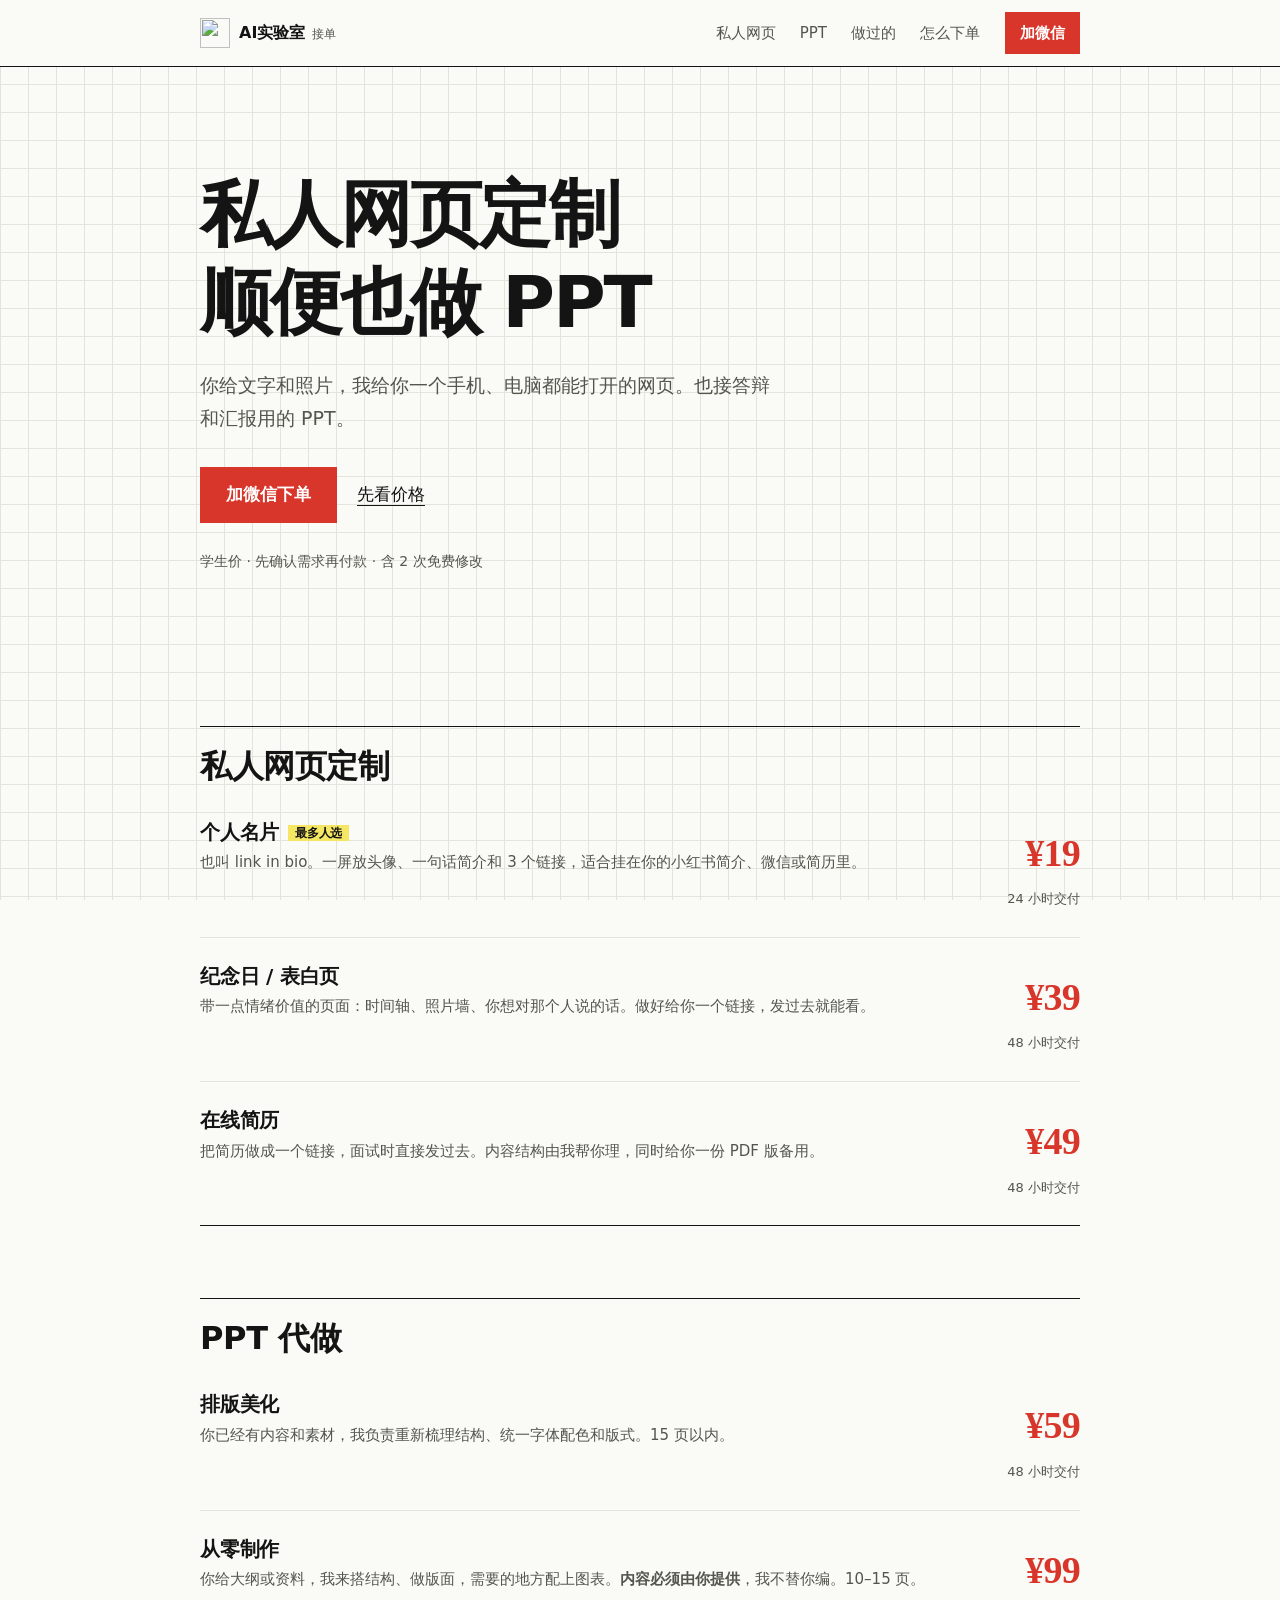
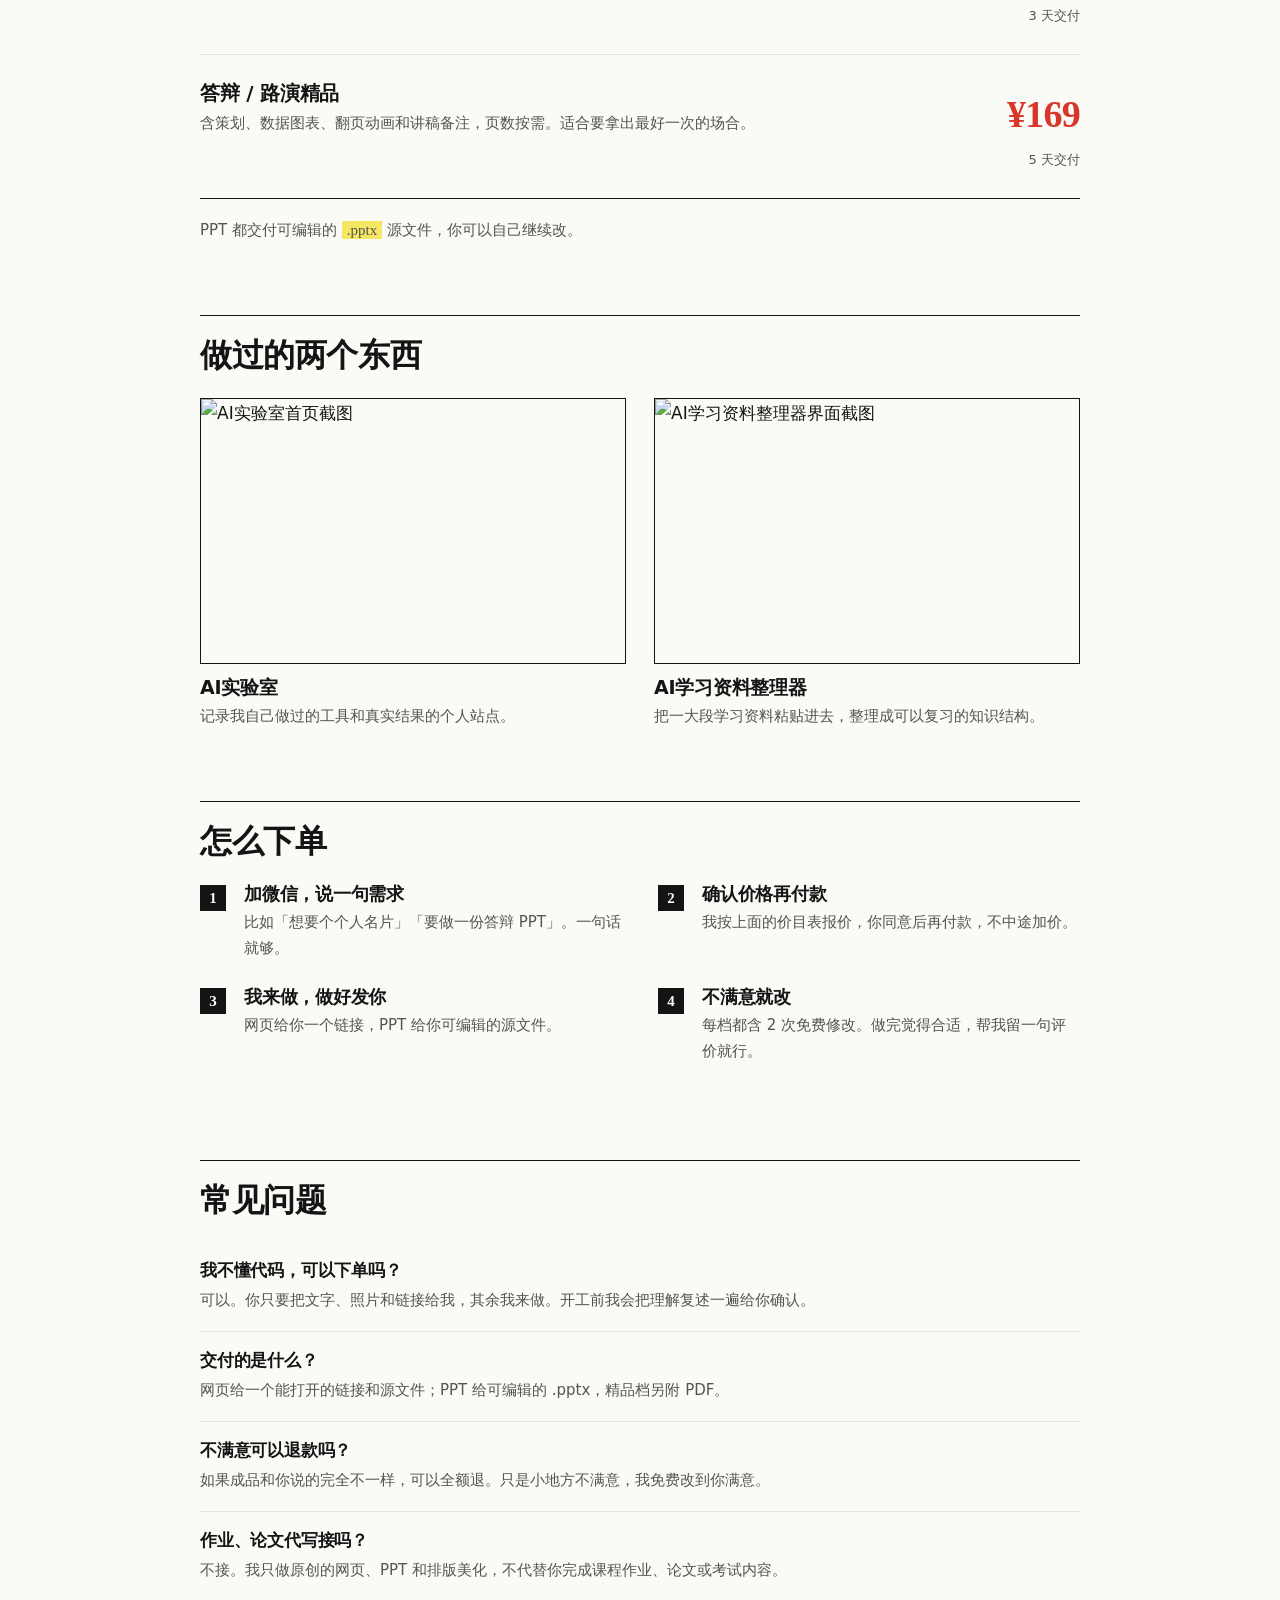
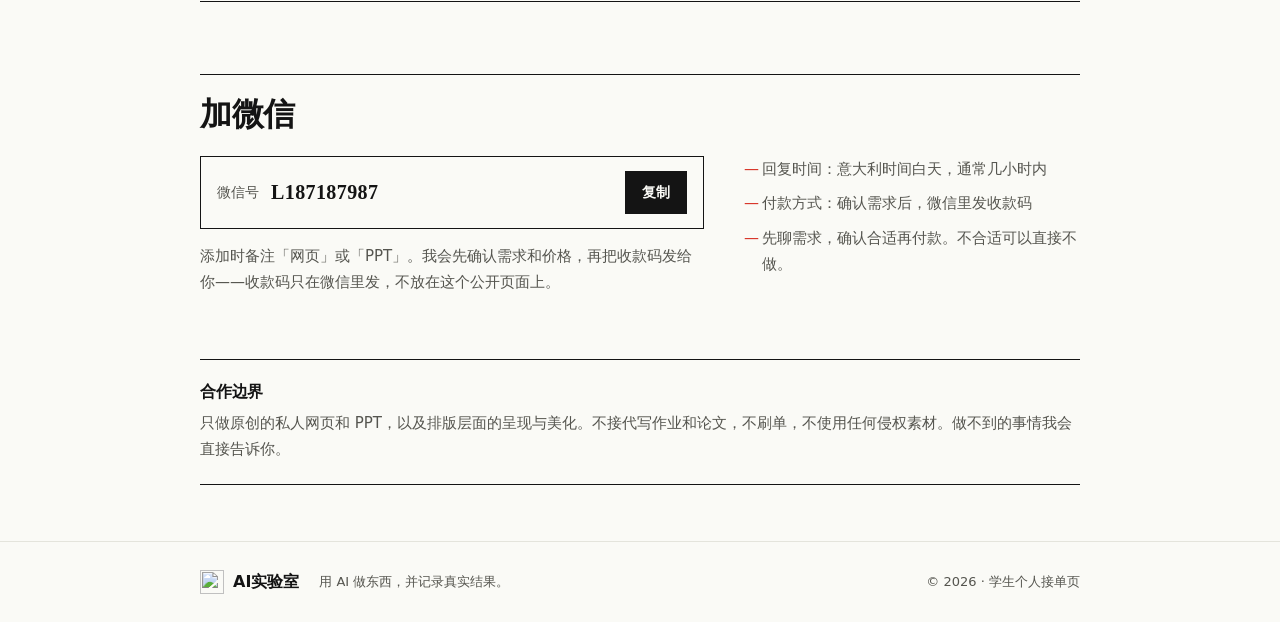
==== service/index.html @ 5daad6b0 "Add files via upload" ====
<!doctype html>
<html lang="zh-CN">
<head>
  <meta charset="utf-8">
  <meta name="viewport" content="width=device-width, initial-scale=1">
  <meta name="theme-color" content="#fafaf6">
  <meta name="description" content="学生价私人网页定制与 PPT 代做：个人名片、表白页、纪念日页、在线简历，以及答辩和汇报用的 PPT。¥19 起，先确认需求再付款。">
  <title>私人网页定制 + PPT 代做｜学生价 · AI实验室</title>
  <link rel="icon" href="../assets/logo-mark.svg" type="image/svg+xml">
  <link rel="stylesheet" href="service.css">
</head>
<body>
  <a class="skip-link" href="#main">跳到主要内容</a>
  <div class="paper-grid" aria-hidden="true"></div>

  <div class="setup-warning" id="setup-warning" hidden>
    <div class="wrap">
      <strong>还没设置完：</strong>请先把微信号填好再发布出去。
    </div>
  </div>

  <header class="masthead">
    <div class="wrap masthead-inner">
      <a class="brand" href="../index.html" aria-label="返回 AI实验室">
        <img src="../assets/logo-mark.svg" width="30" height="30" alt="">
        <span>AI实验室<small>接单</small></span>
      </a>
      <nav class="nav" aria-label="页面导航">
        <a href="#web">私人网页</a>
        <a href="#ppt">PPT</a>
        <a href="#work">做过的</a>
        <a href="#how">怎么下单</a>
      </nav>
      <a class="masthead-cta" href="#contact">加微信</a>
    </div>
  </header>

  <main id="main">
    <section class="hero wrap">
      <h1>私人网页定制<br>顺便也做 PPT</h1>
      <p class="lede">你给文字和照片，我给你一个手机、电脑都能打开的网页。也接答辩和汇报用的 PPT。</p>
      <div class="hero-actions">
        <a class="btn-solid" href="#contact">加微信下单</a>
        <a class="btn-plain" href="#web">先看价格</a>
      </div>
      <p class="hero-note">学生价 · 先确认需求再付款 · 含 2 次免费修改</p>
    </section>

    <section class="section wrap" id="web">
      <h2 class="section-title">私人网页定制</h2>
      <ul class="price-list">
        <li class="price-row">
          <div class="row-main">
            <h3>个人名片<span class="mark">最多人选</span></h3>
            <p>也叫 link in bio。一屏放头像、一句话简介和 3 个链接，适合挂在你的小红书简介、微信或简历里。</p>
          </div>
          <div class="row-price">
            <span class="amount">¥19</span>
            <span class="term">24 小时交付</span>
          </div>
        </li>
        <li class="price-row">
          <div class="row-main">
            <h3>纪念日 / 表白页</h3>
            <p>带一点情绪价值的页面：时间轴、照片墙、你想对那个人说的话。做好给你一个链接，发过去就能看。</p>
          </div>
          <div class="row-price">
            <span class="amount">¥39</span>
            <span class="term">48 小时交付</span>
          </div>
        </li>
        <li class="price-row">
          <div class="row-main">
            <h3>在线简历</h3>
            <p>把简历做成一个链接，面试时直接发过去。内容结构由我帮你理，同时给你一份 PDF 版备用。</p>
          </div>
          <div class="row-price">
            <span class="amount">¥49</span>
            <span class="term">48 小时交付</span>
          </div>
        </li>
      </ul>
    </section>

    <section class="section wrap" id="ppt">
      <h2 class="section-title">PPT 代做</h2>
      <ul class="price-list">
        <li class="price-row">
          <div class="row-main">
            <h3>排版美化</h3>
            <p>你已经有内容和素材，我负责重新梳理结构、统一字体配色和版式。15 页以内。</p>
          </div>
          <div class="row-price">
            <span class="amount">¥59</span>
            <span class="term">48 小时交付</span>
          </div>
        </li>
        <li class="price-row">
          <div class="row-main">
            <h3>从零制作</h3>
            <p>你给大纲或资料，我来搭结构、做版面，需要的地方配上图表。<strong>内容必须由你提供</strong>，我不替你编。10–15 页。</p>
          </div>
          <div class="row-price">
            <span class="amount">¥99</span>
            <span class="term">3 天交付</span>
          </div>
        </li>
        <li class="price-row">
          <div class="row-main">
            <h3>答辩 / 路演精品</h3>
            <p>含策划、数据图表、翻页动画和讲稿备注，页数按需。适合要拿出最好一次的场合。</p>
          </div>
          <div class="row-price">
            <span class="amount">¥169</span>
            <span class="term">5 天交付</span>
          </div>
        </li>
      </ul>
      <p class="section-note">PPT 都交付可编辑的 <code>.pptx</code> 源文件，你可以自己继续改。</p>
    </section>

    <section class="section wrap" id="work">
      <h2 class="section-title">做过的两个东西</h2>
      <div class="work-list">
        <a class="work-item" href="../index.html">
          <img src="../assets/project-ai-lab.png" alt="AI实验室首页截图" loading="lazy">
          <div class="work-copy">
            <h3>AI实验室</h3>
            <p>记录我自己做过的工具和真实结果的个人站点。</p>
          </div>
        </a>
        <a class="work-item" href="../study-organizer/">
          <img src="../assets/project-study-organizer.png" alt="AI学习资料整理器界面截图" loading="lazy">
          <div class="work-copy">
            <h3>AI学习资料整理器</h3>
            <p>把一大段学习资料粘贴进去，整理成可以复习的知识结构。</p>
          </div>
        </a>
      </div>
    </section>

    <section class="section wrap" id="how">
      <h2 class="section-title">怎么下单</h2>
      <ol class="steps">
        <li>
          <h3>加微信，说一句需求</h3>
          <p>比如「想要个个人名片」「要做一份答辩 PPT」。一句话就够。</p>
        </li>
        <li>
          <h3>确认价格再付款</h3>
          <p>我按上面的价目表报价，你同意后再付款，不中途加价。</p>
        </li>
        <li>
          <h3>我来做，做好发你</h3>
          <p>网页给你一个链接，PPT 给你可编辑的源文件。</p>
        </li>
        <li>
          <h3>不满意就改</h3>
          <p>每档都含 2 次免费修改。做完觉得合适，帮我留一句评价就行。</p>
        </li>
      </ol>
    </section>

    <section class="section wrap" id="faq">
      <h2 class="section-title">常见问题</h2>
      <ul class="faq-list">
        <li>
          <h3>我不懂代码，可以下单吗？</h3>
          <p>可以。你只要把文字、照片和链接给我，其余我来做。开工前我会把理解复述一遍给你确认。</p>
        </li>
        <li>
          <h3>交付的是什么？</h3>
          <p>网页给一个能打开的链接和源文件；PPT 给可编辑的 .pptx，精品档另附 PDF。</p>
        </li>
        <li>
          <h3>不满意可以退款吗？</h3>
          <p>如果成品和你说的完全不一样，可以全额退。只是小地方不满意，我免费改到你满意。</p>
        </li>
        <li>
          <h3>作业、论文代写接吗？</h3>
          <p>不接。我只做原创的网页、PPT 和排版美化，不代替你完成课程作业、论文或考试内容。</p>
        </li>
      </ul>
    </section>

    <section class="section wrap" id="contact">
      <h2 class="section-title">加微信</h2>
      <div class="contact">
        <div class="contact-main">
          <div class="wechat-box">
            <span class="wechat-label">微信号</span>
            <span class="wechat-id" id="wechat-id">L187187987</span>
            <button class="copy-btn" type="button" id="copy-wechat">复制</button>
          </div>
          <p>添加时备注「网页」或「PPT」。我会先确认需求和价格，再把收款码发给你——收款码只在微信里发，不放在这个公开页面上。</p>
        </div>
        <ul class="contact-notes">
          <li>回复时间：意大利时间白天，通常几小时内</li>
          <li>付款方式：确认需求后，微信里发收款码</li>
          <li>先聊需求，确认合适再付款。不合适可以直接不做。</li>
        </ul>
      </div>
    </section>

    <section class="wrap boundary">
      <h2>合作边界</h2>
      <p>只做原创的私人网页和 PPT，以及排版层面的呈现与美化。不接代写作业和论文，不刷单，不使用任何侵权素材。做不到的事情我会直接告诉你。</p>
    </section>
  </main>

  <footer class="footer">
    <div class="wrap footer-inner">
      <a class="brand" href="../index.html">
        <img src="../assets/logo-mark.svg" width="24" height="24" alt="">
        <span>AI实验室</span>
      </a>
      <p>用 AI 做东西，并记录真实结果。</p>
      <span>© <span id="year">2026</span> · 学生个人接单页</span>
    </div>
  </footer>

  <script>
    (function () {
      const yearEl = document.getElementById('year');
      if (yearEl) yearEl.textContent = String(new Date().getFullYear());

      const wechatEl = document.getElementById('wechat-id');
      const copyBtn = document.getElementById('copy-wechat');
      const warning = document.getElementById('setup-warning');
      const wechatId = wechatEl ? wechatEl.textContent.trim() : '';
      const notConfigured = wechatId === '' || wechatId.charAt(0) === '{';

      if (warning && notConfigured) warning.hidden = false;
      if (copyBtn && notConfigured) {
        copyBtn.disabled = true;
        copyBtn.textContent = '待设置';
      }

      if (copyBtn && !notConfigured) {
        copyBtn.addEventListener('click', async function () {
          try {
            await navigator.clipboard.writeText(wechatId);
            copyBtn.textContent = '已复制';
          } catch (error) {
            copyBtn.textContent = '请手动复制';
          }
          setTimeout(function () { copyBtn.textContent = '复制'; }, 1600);
        });
      }
    }());
  </script>
</body>
</html>
---- service/service.css ----
/* AI实验室 · 接单页
   风格：一页方格纸 + 一支红笔
   —— 纸感底、铅黑字、红色只给价格和主按钮 */

:root {
  color-scheme: light;
  --paper: #fafaf6;
  --grid: #e4e4dc;
  --ink: #141414;
  --ink-soft: #55554f;
  --rule: #141414;
  --red: #d8362a;
  --marker: #f5e663;
  --font-body: "PingFang SC", "Microsoft YaHei", "Noto Sans SC", "Segoe UI", system-ui, sans-serif;
  --font-num: Georgia, "Times New Roman", "Songti SC", serif;
  --page: 880px;
}

*, *::before, *::after { box-sizing: border-box; }

html { scroll-behavior: smooth; scroll-padding-top: 72px; }

body {
  min-width: 320px;
  margin: 0;
  background: var(--paper);
  color: var(--ink);
  font-family: var(--font-body);
  font-size: 17px;
  line-height: 1.75;
  -webkit-font-smoothing: antialiased;
}

h1, h2, h3, p { margin-top: 0; }
h1, h2, h3 { line-height: 1.22; letter-spacing: -0.012em; font-weight: 700; }
p { color: var(--ink-soft); }
img { display: block; max-width: 100%; }
a { color: inherit; }
button { font: inherit; }

::selection { background: var(--marker); color: var(--ink); }

:focus-visible { outline: 2px solid var(--red); outline-offset: 3px; }

.wrap { width: min(calc(100% - 40px), var(--page)); margin-inline: auto; }

/* 方格纸：整页唯一的纹理 */
.paper-grid {
  position: fixed; inset: 0; z-index: -1; pointer-events: none;
  background-image:
    linear-gradient(var(--grid) 1px, transparent 1px),
    linear-gradient(90deg, var(--grid) 1px, transparent 1px);
  background-size: 28px 28px;
}

.skip-link {
  position: fixed; top: 10px; left: 16px; z-index: 90;
  padding: 10px 14px; background: var(--ink); color: var(--paper);
  transform: translateY(-180%); transition: transform 140ms ease;
}
.skip-link:focus { transform: translateY(0); }

.setup-warning { background: var(--marker); border-bottom: 1px solid var(--ink); font-size: 14px; padding: 10px 0; }
.setup-warning code { font-family: var(--font-num); }

/* ── 页眉 ───────────────────────────── */
.masthead { position: sticky; top: 0; z-index: 40; background: var(--paper); border-bottom: 1px solid var(--ink); }
.masthead-inner { display: flex; align-items: center; gap: 14px; padding: 12px 0; }
.brand { display: inline-flex; align-items: center; gap: 9px; text-decoration: none; flex: none; }
.brand span { display: inline-flex; align-items: baseline; gap: 7px; font-weight: 700; font-size: 16px; white-space: nowrap; }
.brand small { font-size: 12px; font-weight: 400; color: var(--ink-soft); }

.nav { display: flex; gap: 2px; margin-left: auto; overflow-x: auto; scrollbar-width: none; }
.nav::-webkit-scrollbar { display: none; }
.nav a { flex: none; padding: 7px 11px; font-size: 15px; text-decoration: none; color: var(--ink-soft); white-space: nowrap; }
.nav a:hover { color: var(--ink); text-decoration: underline; text-underline-offset: 5px; }
.masthead-cta { flex: none; padding: 8px 15px; background: var(--red); color: #fff; text-decoration: none; font-size: 15px; font-weight: 600; }

/* ── 首屏 ───────────────────────────── */
.hero { padding: 76px 0 64px; }
.hero h1 { margin: 0; font-size: clamp(38px, 7.4vw, 72px); font-weight: 800; letter-spacing: -0.03em; }
.lede { margin: 22px 0 0; max-width: 30em; font-size: 19px; }
.hero-actions { display: flex; flex-wrap: wrap; align-items: center; gap: 20px; margin-top: 32px; }
.btn-solid { display: inline-block; min-height: 50px; padding: 13px 26px; background: var(--red); color: #fff; text-decoration: none; font-size: 17px; font-weight: 600; }
.btn-solid:hover { background: #b82c22; }
.btn-plain { font-size: 17px; text-decoration: underline; text-underline-offset: 5px; text-decoration-thickness: 1px; }
.hero-note { margin: 26px 0 0; font-size: 14px; color: var(--ink-soft); }

/* ── 分节 ───────────────────────────── */
.section { padding: 56px 0 0; }
.section-title {
  margin: 0 0 8px; padding-top: 20px; border-top: 1px solid var(--ink);
  font-size: clamp(24px, 4vw, 32px); font-weight: 800;
}
.section-note { margin: 18px 0 0; font-size: 15px; }
.section-note code { font-family: var(--font-num); background: var(--marker); padding: 1px 5px; }

/* ── 价目表：清单行，不是卡片 ─────────── */
.price-list { list-style: none; margin: 0; padding: 0; }
.price-row {
  display: grid; gap: 8px; padding: 22px 0;
  border-bottom: 1px solid var(--grid);
}
.price-row:last-child { border-bottom: 1px solid var(--ink); }
.row-main h3 { margin: 0 0 6px; font-size: 20px; font-weight: 700; }
.row-main p { margin: 0; font-size: 15px; line-height: 1.7; }
.mark {
  display: inline-block; margin-left: 9px; padding: 1px 7px;
  font-size: 12px; font-weight: 600; vertical-align: 2px;
  background: var(--marker); color: var(--ink);
}
.row-price { display: flex; align-items: baseline; gap: 12px; }
.amount {
  font-family: var(--font-num); font-size: 32px; font-weight: 700;
  color: var(--red); letter-spacing: -0.02em; white-space: nowrap;
}
.term { font-size: 13px; color: var(--ink-soft); white-space: nowrap; }

/* ── 做过的 ─────────────────────────── */
.work-list { display: grid; gap: 26px; margin-top: 22px; }
.work-item { display: block; text-decoration: none; }
.work-item img { width: 100%; aspect-ratio: 16 / 10; object-fit: cover; object-position: top center; border: 1px solid var(--ink); }
.work-copy h3 { margin: 12px 0 4px; font-size: 19px; }
.work-copy p { margin: 0; font-size: 15px; }
.work-item:hover .work-copy h3 { text-decoration: underline; text-underline-offset: 5px; }

/* ── 怎么下单（全页唯一带编号的地方）───── */
.steps { list-style: none; margin: 22px 0 0; padding: 0; counter-reset: step; }
.steps li { position: relative; padding: 0 0 24px 44px; }
.steps li::before {
  counter-increment: step; content: counter(step);
  position: absolute; left: 0; top: 2px;
  width: 26px; height: 26px; display: grid; place-items: center;
  background: var(--ink); color: var(--paper);
  font-family: var(--font-num); font-size: 15px; font-weight: 700;
}
.steps h3 { margin: 0 0 4px; font-size: 18px; }
.steps p { margin: 0; font-size: 15px; }

/* ── 常见问题 ───────────────────────── */
.faq-list { list-style: none; margin: 22px 0 0; padding: 0; }
.faq-list li { padding: 18px 0; border-bottom: 1px solid var(--grid); }
.faq-list li:last-child { border-bottom: 1px solid var(--ink); }
.faq-list h3 { margin: 0 0 6px; font-size: 17px; font-weight: 700; }
.faq-list p { margin: 0; font-size: 15px; }

/* ── 联系 ───────────────────────────── */
.contact { display: grid; gap: 24px; margin-top: 22px; }
.wechat-box {
  display: flex; align-items: center; gap: 12px; flex-wrap: wrap;
  padding: 14px 16px; border: 1px solid var(--ink);
}
.wechat-label { font-size: 14px; color: var(--ink-soft); }
.wechat-id { font-family: var(--font-num); font-size: 20px; font-weight: 700; letter-spacing: 0.02em; }
.copy-btn {
  margin-left: auto; padding: 8px 16px; border: 1px solid var(--ink);
  background: var(--ink); color: var(--paper); font-size: 14px; font-weight: 600; cursor: pointer;
}
.copy-btn:hover { background: var(--red); border-color: var(--red); }
.copy-btn:disabled { opacity: .5; cursor: not-allowed; }
.contact-main p { margin: 14px 0 0; font-size: 15px; }
.contact-notes { list-style: none; margin: 0; padding: 0; display: grid; gap: 8px; font-size: 15px; color: var(--ink-soft); }
.contact-notes li { padding-left: 18px; position: relative; }
.contact-notes li::before { content: "—"; position: absolute; left: 0; color: var(--red); }

/* ── 合作边界 ───────────────────────── */
.boundary { margin-top: 64px; padding: 22px 0; border-top: 1px solid var(--ink); border-bottom: 1px solid var(--ink); }
.boundary h2 { margin: 0 0 8px; font-size: 16px; font-weight: 700; }
.boundary p { margin: 0; font-size: 15px; }

/* ── 页脚 ───────────────────────────── */
.footer { margin-top: 56px; border-top: 1px solid var(--grid); }
.footer-inner { display: flex; flex-wrap: wrap; align-items: center; gap: 12px 20px; padding: 26px 0; font-size: 13px; color: var(--ink-soft); }
.footer-inner .brand { color: var(--ink); }
.footer-inner p { margin: 0; flex: 1 1 200px; color: var(--ink-soft); }

/* ── 响应式 ─────────────────────────── */
@media (min-width: 720px) {
  .wrap { width: min(calc(100% - 64px), var(--page)); }
  .hero { padding: 104px 0 80px; }
  .section { padding-top: 72px; }
  .price-row { grid-template-columns: 1fr auto; align-items: start; gap: 32px; padding: 26px 0; }
  .row-price { flex-direction: column; align-items: flex-end; gap: 2px; }
  .amount { font-size: 38px; }
  .work-list { grid-template-columns: 1fr 1fr; gap: 28px; }
  .steps { display: grid; grid-template-columns: 1fr 1fr; gap: 0 36px; }
  .contact { grid-template-columns: 1.2fr 0.8fr; align-items: start; gap: 40px; }
}

@media (max-width: 719px) {
  .masthead-inner { flex-wrap: wrap; row-gap: 6px; padding: 10px 0 8px; }
  .nav { order: 3; width: 100%; margin-left: 0; }
  .masthead-cta { margin-left: auto; }
  .hero { padding-top: 48px; }
}

@media (prefers-reduced-motion: reduce) {
  html { scroll-behavior: auto; }
  *, *::before, *::after { transition-duration: 0.01ms !important; animation-duration: 0.01ms !important; }
}
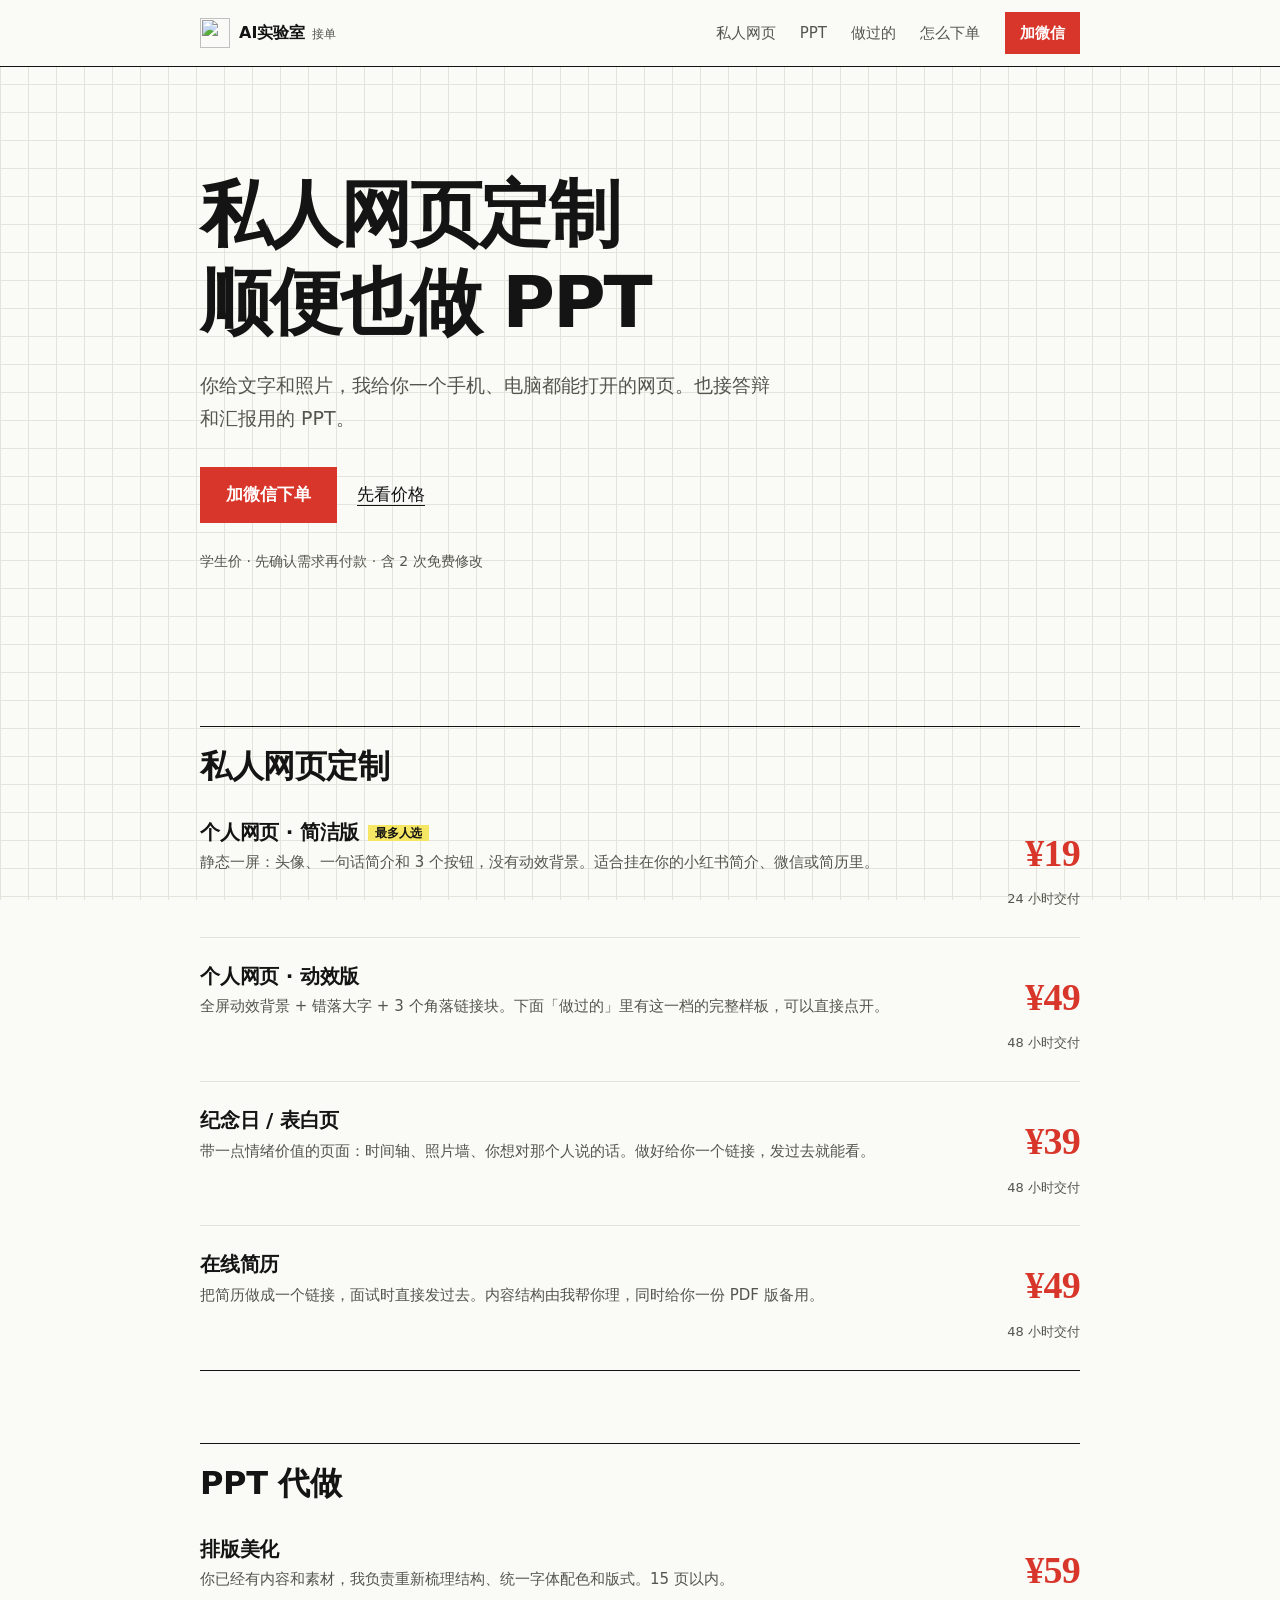
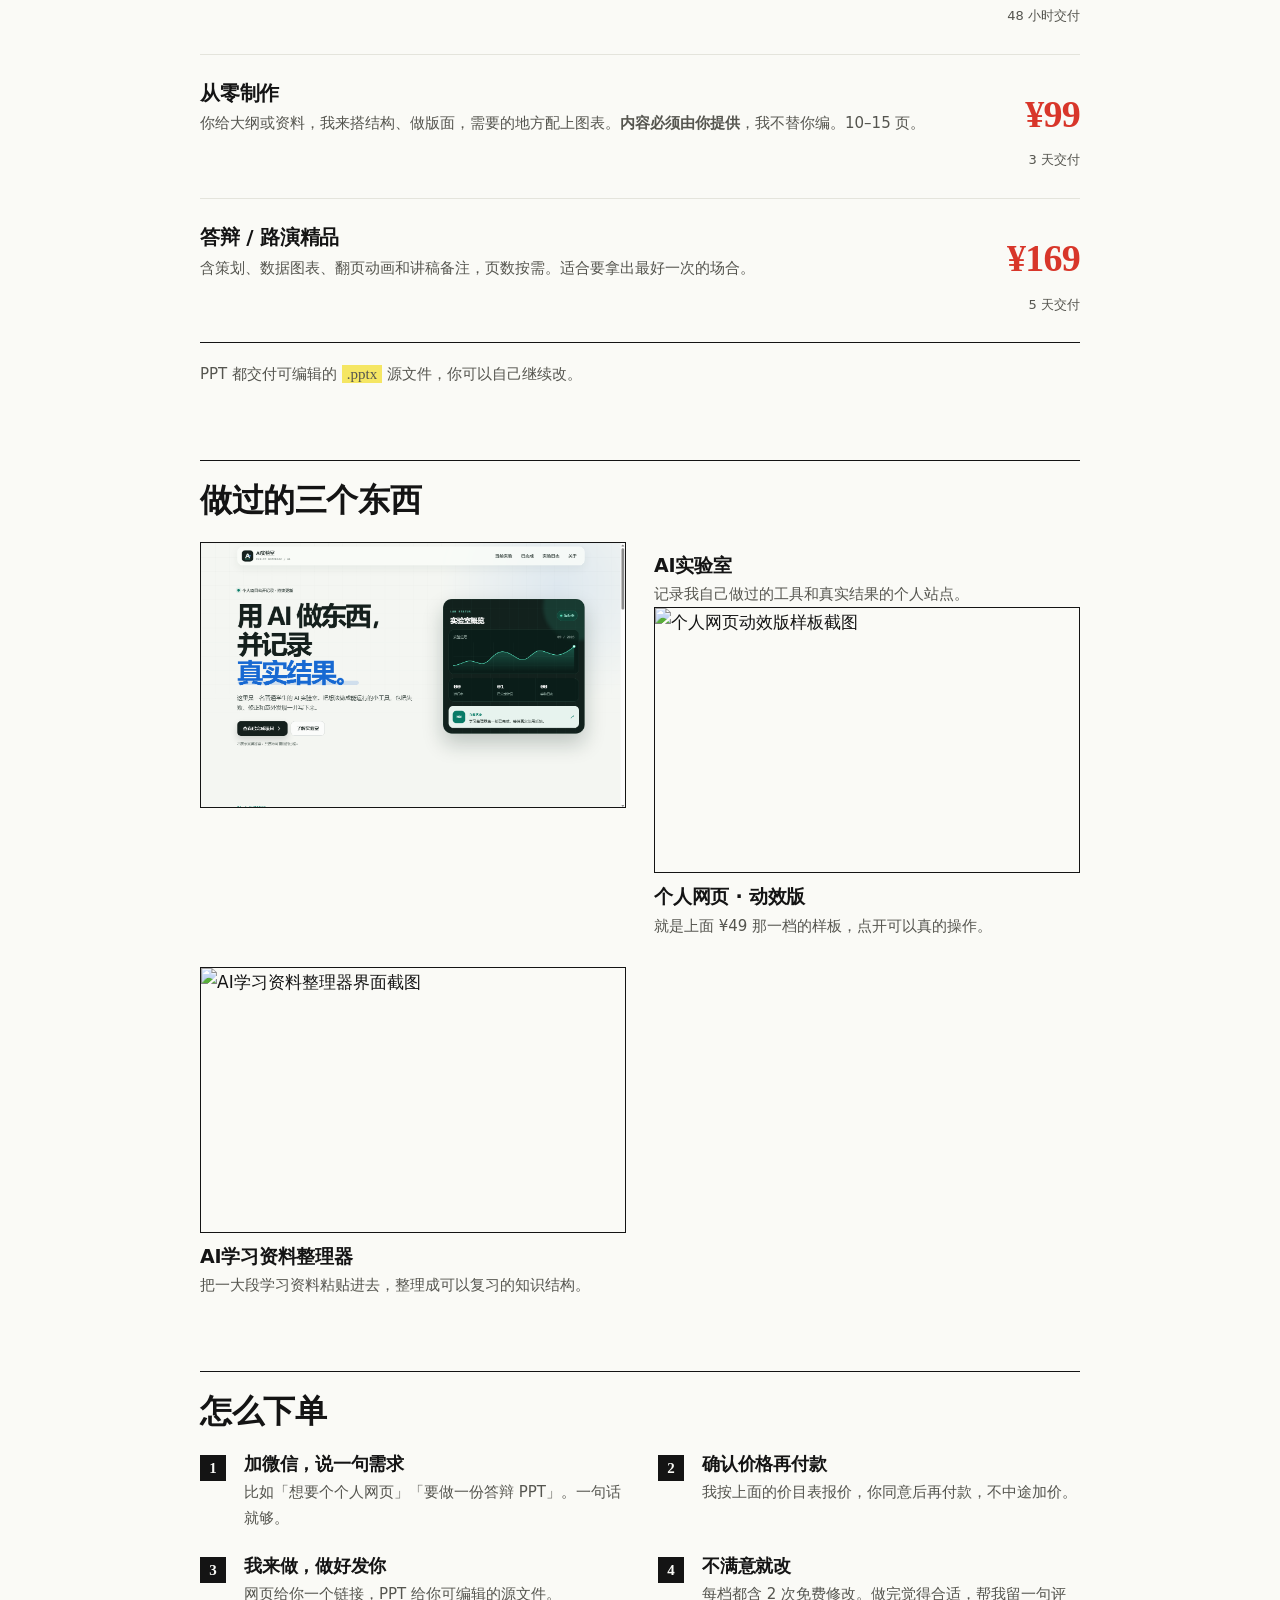
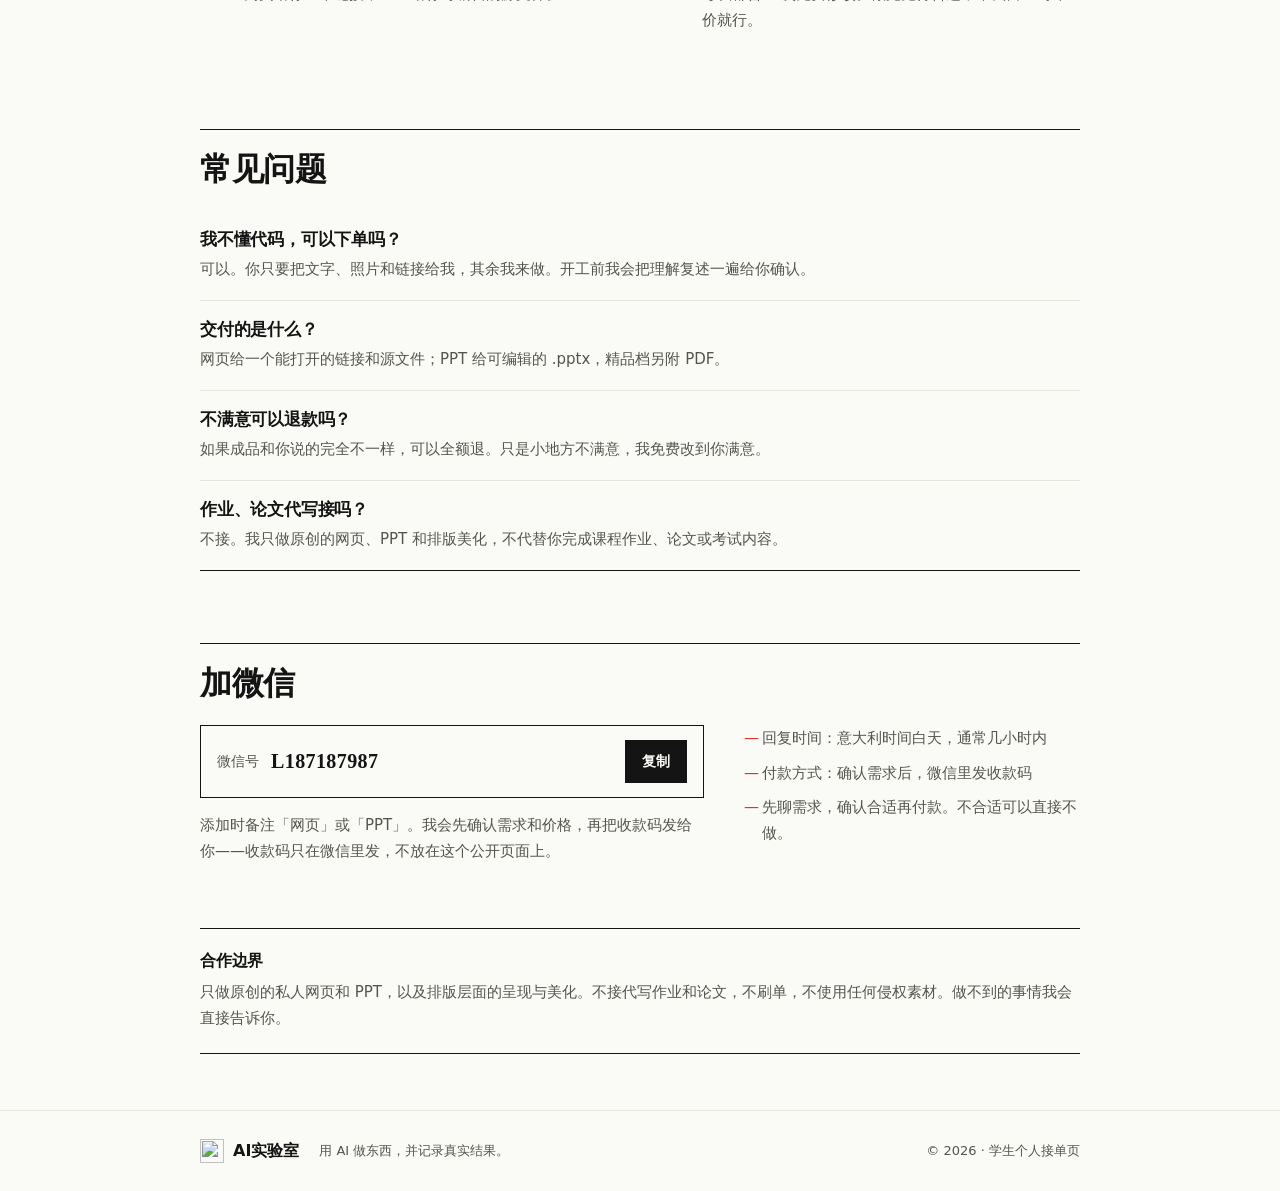
==== commit ac637325: "Add files via upload" ====
--- a/service/index.html
+++ b/service/index.html
@@ -1,253 +1,270 @@
-<!doctype html>
-<html lang="zh-CN">
-<head>
-  <meta charset="utf-8">
-  <meta name="viewport" content="width=device-width, initial-scale=1">
-  <meta name="theme-color" content="#fafaf6">
-  <meta name="description" content="学生价私人网页定制与 PPT 代做：个人名片、表白页、纪念日页、在线简历，以及答辩和汇报用的 PPT。¥19 起，先确认需求再付款。">
-  <title>私人网页定制 + PPT 代做｜学生价 · AI实验室</title>
-  <link rel="icon" href="../assets/logo-mark.svg" type="image/svg+xml">
-  <link rel="stylesheet" href="service.css">
-</head>
-<body>
-  <a class="skip-link" href="#main">跳到主要内容</a>
-  <div class="paper-grid" aria-hidden="true"></div>
-
-  <div class="setup-warning" id="setup-warning" hidden>
-    <div class="wrap">
-      <strong>还没设置完：</strong>请先把微信号填好再发布出去。
-    </div>
-  </div>
-
-  <header class="masthead">
-    <div class="wrap masthead-inner">
-      <a class="brand" href="../index.html" aria-label="返回 AI实验室">
-        <img src="../assets/logo-mark.svg" width="30" height="30" alt="">
-        <span>AI实验室<small>接单</small></span>
-      </a>
-      <nav class="nav" aria-label="页面导航">
-        <a href="#web">私人网页</a>
-        <a href="#ppt">PPT</a>
-        <a href="#work">做过的</a>
-        <a href="#how">怎么下单</a>
-      </nav>
-      <a class="masthead-cta" href="#contact">加微信</a>
-    </div>
-  </header>
-
-  <main id="main">
-    <section class="hero wrap">
-      <h1>私人网页定制<br>顺便也做 PPT</h1>
-      <p class="lede">你给文字和照片，我给你一个手机、电脑都能打开的网页。也接答辩和汇报用的 PPT。</p>
-      <div class="hero-actions">
-        <a class="btn-solid" href="#contact">加微信下单</a>
-        <a class="btn-plain" href="#web">先看价格</a>
-      </div>
-      <p class="hero-note">学生价 · 先确认需求再付款 · 含 2 次免费修改</p>
-    </section>
-
-    <section class="section wrap" id="web">
-      <h2 class="section-title">私人网页定制</h2>
-      <ul class="price-list">
-        <li class="price-row">
-          <div class="row-main">
-            <h3>个人名片<span class="mark">最多人选</span></h3>
-            <p>也叫 link in bio。一屏放头像、一句话简介和 3 个链接，适合挂在你的小红书简介、微信或简历里。</p>
-          </div>
-          <div class="row-price">
-            <span class="amount">¥19</span>
-            <span class="term">24 小时交付</span>
-          </div>
-        </li>
-        <li class="price-row">
-          <div class="row-main">
-            <h3>纪念日 / 表白页</h3>
-            <p>带一点情绪价值的页面：时间轴、照片墙、你想对那个人说的话。做好给你一个链接，发过去就能看。</p>
-          </div>
-          <div class="row-price">
-            <span class="amount">¥39</span>
-            <span class="term">48 小时交付</span>
-          </div>
-        </li>
-        <li class="price-row">
-          <div class="row-main">
-            <h3>在线简历</h3>
-            <p>把简历做成一个链接，面试时直接发过去。内容结构由我帮你理，同时给你一份 PDF 版备用。</p>
-          </div>
-          <div class="row-price">
-            <span class="amount">¥49</span>
-            <span class="term">48 小时交付</span>
-          </div>
-        </li>
-      </ul>
-    </section>
-
-    <section class="section wrap" id="ppt">
-      <h2 class="section-title">PPT 代做</h2>
-      <ul class="price-list">
-        <li class="price-row">
-          <div class="row-main">
-            <h3>排版美化</h3>
-            <p>你已经有内容和素材，我负责重新梳理结构、统一字体配色和版式。15 页以内。</p>
-          </div>
-          <div class="row-price">
-            <span class="amount">¥59</span>
-            <span class="term">48 小时交付</span>
-          </div>
-        </li>
-        <li class="price-row">
-          <div class="row-main">
-            <h3>从零制作</h3>
-            <p>你给大纲或资料，我来搭结构、做版面，需要的地方配上图表。<strong>内容必须由你提供</strong>，我不替你编。10–15 页。</p>
-          </div>
-          <div class="row-price">
-            <span class="amount">¥99</span>
-            <span class="term">3 天交付</span>
-          </div>
-        </li>
-        <li class="price-row">
-          <div class="row-main">
-            <h3>答辩 / 路演精品</h3>
-            <p>含策划、数据图表、翻页动画和讲稿备注，页数按需。适合要拿出最好一次的场合。</p>
-          </div>
-          <div class="row-price">
-            <span class="amount">¥169</span>
-            <span class="term">5 天交付</span>
-          </div>
-        </li>
-      </ul>
-      <p class="section-note">PPT 都交付可编辑的 <code>.pptx</code> 源文件，你可以自己继续改。</p>
-    </section>
-
-    <section class="section wrap" id="work">
-      <h2 class="section-title">做过的两个东西</h2>
-      <div class="work-list">
-        <a class="work-item" href="../index.html">
-          <img src="../assets/project-ai-lab.png" alt="AI实验室首页截图" loading="lazy">
-          <div class="work-copy">
-            <h3>AI实验室</h3>
-            <p>记录我自己做过的工具和真实结果的个人站点。</p>
-          </div>
-        </a>
-        <a class="work-item" href="../study-organizer/">
-          <img src="../assets/project-study-organizer.png" alt="AI学习资料整理器界面截图" loading="lazy">
-          <div class="work-copy">
-            <h3>AI学习资料整理器</h3>
-            <p>把一大段学习资料粘贴进去，整理成可以复习的知识结构。</p>
-          </div>
-        </a>
-      </div>
-    </section>
-
-    <section class="section wrap" id="how">
-      <h2 class="section-title">怎么下单</h2>
-      <ol class="steps">
-        <li>
-          <h3>加微信，说一句需求</h3>
-          <p>比如「想要个个人名片」「要做一份答辩 PPT」。一句话就够。</p>
-        </li>
-        <li>
-          <h3>确认价格再付款</h3>
-          <p>我按上面的价目表报价，你同意后再付款，不中途加价。</p>
-        </li>
-        <li>
-          <h3>我来做，做好发你</h3>
-          <p>网页给你一个链接，PPT 给你可编辑的源文件。</p>
-        </li>
-        <li>
-          <h3>不满意就改</h3>
-          <p>每档都含 2 次免费修改。做完觉得合适，帮我留一句评价就行。</p>
-        </li>
-      </ol>
-    </section>
-
-    <section class="section wrap" id="faq">
-      <h2 class="section-title">常见问题</h2>
-      <ul class="faq-list">
-        <li>
-          <h3>我不懂代码，可以下单吗？</h3>
-          <p>可以。你只要把文字、照片和链接给我，其余我来做。开工前我会把理解复述一遍给你确认。</p>
-        </li>
-        <li>
-          <h3>交付的是什么？</h3>
-          <p>网页给一个能打开的链接和源文件；PPT 给可编辑的 .pptx，精品档另附 PDF。</p>
-        </li>
-        <li>
-          <h3>不满意可以退款吗？</h3>
-          <p>如果成品和你说的完全不一样，可以全额退。只是小地方不满意，我免费改到你满意。</p>
-        </li>
-        <li>
-          <h3>作业、论文代写接吗？</h3>
-          <p>不接。我只做原创的网页、PPT 和排版美化，不代替你完成课程作业、论文或考试内容。</p>
-        </li>
-      </ul>
-    </section>
-
-    <section class="section wrap" id="contact">
-      <h2 class="section-title">加微信</h2>
-      <div class="contact">
-        <div class="contact-main">
-          <div class="wechat-box">
-            <span class="wechat-label">微信号</span>
-            <span class="wechat-id" id="wechat-id">L187187987</span>
-            <button class="copy-btn" type="button" id="copy-wechat">复制</button>
-          </div>
-          <p>添加时备注「网页」或「PPT」。我会先确认需求和价格，再把收款码发给你——收款码只在微信里发，不放在这个公开页面上。</p>
-        </div>
-        <ul class="contact-notes">
-          <li>回复时间：意大利时间白天，通常几小时内</li>
-          <li>付款方式：确认需求后，微信里发收款码</li>
-          <li>先聊需求，确认合适再付款。不合适可以直接不做。</li>
-        </ul>
-      </div>
-    </section>
-
-    <section class="wrap boundary">
-      <h2>合作边界</h2>
-      <p>只做原创的私人网页和 PPT，以及排版层面的呈现与美化。不接代写作业和论文，不刷单，不使用任何侵权素材。做不到的事情我会直接告诉你。</p>
-    </section>
-  </main>
-
-  <footer class="footer">
-    <div class="wrap footer-inner">
-      <a class="brand" href="../index.html">
-        <img src="../assets/logo-mark.svg" width="24" height="24" alt="">
-        <span>AI实验室</span>
-      </a>
-      <p>用 AI 做东西，并记录真实结果。</p>
-      <span>© <span id="year">2026</span> · 学生个人接单页</span>
-    </div>
-  </footer>
-
-  <script>
-    (function () {
-      const yearEl = document.getElementById('year');
-      if (yearEl) yearEl.textContent = String(new Date().getFullYear());
-
-      const wechatEl = document.getElementById('wechat-id');
-      const copyBtn = document.getElementById('copy-wechat');
-      const warning = document.getElementById('setup-warning');
-      const wechatId = wechatEl ? wechatEl.textContent.trim() : '';
-      const notConfigured = wechatId === '' || wechatId.charAt(0) === '{';
-
-      if (warning && notConfigured) warning.hidden = false;
-      if (copyBtn && notConfigured) {
-        copyBtn.disabled = true;
-        copyBtn.textContent = '待设置';
-      }
-
-      if (copyBtn && !notConfigured) {
-        copyBtn.addEventListener('click', async function () {
-          try {
-            await navigator.clipboard.writeText(wechatId);
-            copyBtn.textContent = '已复制';
-          } catch (error) {
-            copyBtn.textContent = '请手动复制';
-          }
-          setTimeout(function () { copyBtn.textContent = '复制'; }, 1600);
-        });
-      }
-    }());
-  </script>
-</body>
-</html>+<!doctype html>
+<html lang="zh-CN">
+<head>
+  <meta charset="utf-8">
+  <meta name="viewport" content="width=device-width, initial-scale=1">
+  <meta name="theme-color" content="#fafaf6">
+  <meta name="description" content="学生价私人网页定制与 PPT 代做：个人网页、表白页、纪念日页、在线简历，以及答辩和汇报用的 PPT。¥19 起，先确认需求再付款。">
+  <title>私人网页定制 + PPT 代做｜学生价 · AI实验室</title>
+  <link rel="icon" href="../assets/logo-mark.svg" type="image/svg+xml">
+  <link rel="stylesheet" href="service.css">
+</head>
+<body>
+  <a class="skip-link" href="#main">跳到主要内容</a>
+  <div class="paper-grid" aria-hidden="true"></div>
+
+  <div class="setup-warning" id="setup-warning" hidden>
+    <div class="wrap">
+      <strong>还没设置完：</strong>请先把微信号填好再发布出去。
+    </div>
+  </div>
+
+  <header class="masthead">
+    <div class="wrap masthead-inner">
+      <a class="brand" href="../index.html" aria-label="返回 AI实验室">
+        <img src="../assets/logo-mark.svg" width="30" height="30" alt="">
+        <span>AI实验室<small>接单</small></span>
+      </a>
+      <nav class="nav" aria-label="页面导航">
+        <a href="#web">私人网页</a>
+        <a href="#ppt">PPT</a>
+        <a href="#work">做过的</a>
+        <a href="#how">怎么下单</a>
+      </nav>
+      <a class="masthead-cta" href="#contact">加微信</a>
+    </div>
+  </header>
+
+  <main id="main">
+    <section class="hero wrap">
+      <h1>私人网页定制<br>顺便也做 PPT</h1>
+      <p class="lede">你给文字和照片，我给你一个手机、电脑都能打开的网页。也接答辩和汇报用的 PPT。</p>
+      <div class="hero-actions">
+        <a class="btn-solid" href="#contact">加微信下单</a>
+        <a class="btn-plain" href="#web">先看价格</a>
+      </div>
+      <p class="hero-note">学生价 · 先确认需求再付款 · 含 2 次免费修改</p>
+    </section>
+
+    <section class="section wrap" id="web">
+      <h2 class="section-title">私人网页定制</h2>
+      <ul class="price-list">
+        <li class="price-row">
+          <div class="row-main">
+            <h3>个人网页 · 简洁版<span class="mark">最多人选</span></h3>
+            <p>静态一屏：头像、一句话简介和 3 个按钮，没有动效背景。适合挂在你的小红书简介、微信或简历里。</p>
+          </div>
+          <div class="row-price">
+            <span class="amount">¥19</span>
+            <span class="term">24 小时交付</span>
+          </div>
+        </li>
+        <li class="price-row">
+          <div class="row-main">
+            <h3>个人网页 · 动效版</h3>
+            <p>全屏动效背景 + 错落大字 + 3 个角落链接块。下面「做过的」里有这一档的完整样板，可以直接点开。</p>
+          </div>
+          <div class="row-price">
+            <span class="amount">¥49</span>
+            <span class="term">48 小时交付</span>
+          </div>
+        </li>
+        <li class="price-row">
+          <div class="row-main">
+            <h3>纪念日 / 表白页</h3>
+            <p>带一点情绪价值的页面：时间轴、照片墙、你想对那个人说的话。做好给你一个链接，发过去就能看。</p>
+          </div>
+          <div class="row-price">
+            <span class="amount">¥39</span>
+            <span class="term">48 小时交付</span>
+          </div>
+        </li>
+        <li class="price-row">
+          <div class="row-main">
+            <h3>在线简历</h3>
+            <p>把简历做成一个链接，面试时直接发过去。内容结构由我帮你理，同时给你一份 PDF 版备用。</p>
+          </div>
+          <div class="row-price">
+            <span class="amount">¥49</span>
+            <span class="term">48 小时交付</span>
+          </div>
+        </li>
+      </ul>
+    </section>
+
+    <section class="section wrap" id="ppt">
+      <h2 class="section-title">PPT 代做</h2>
+      <ul class="price-list">
+        <li class="price-row">
+          <div class="row-main">
+            <h3>排版美化</h3>
+            <p>你已经有内容和素材，我负责重新梳理结构、统一字体配色和版式。15 页以内。</p>
+          </div>
+          <div class="row-price">
+            <span class="amount">¥59</span>
+            <span class="term">48 小时交付</span>
+          </div>
+        </li>
+        <li class="price-row">
+          <div class="row-main">
+            <h3>从零制作</h3>
+            <p>你给大纲或资料，我来搭结构、做版面，需要的地方配上图表。<strong>内容必须由你提供</strong>，我不替你编。10–15 页。</p>
+          </div>
+          <div class="row-price">
+            <span class="amount">¥99</span>
+            <span class="term">3 天交付</span>
+          </div>
+        </li>
+        <li class="price-row">
+          <div class="row-main">
+            <h3>答辩 / 路演精品</h3>
+            <p>含策划、数据图表、翻页动画和讲稿备注，页数按需。适合要拿出最好一次的场合。</p>
+          </div>
+          <div class="row-price">
+            <span class="amount">¥169</span>
+            <span class="term">5 天交付</span>
+          </div>
+        </li>
+      </ul>
+      <p class="section-note">PPT 都交付可编辑的 <code>.pptx</code> 源文件，你可以自己继续改。</p>
+    </section>
+
+    <section class="section wrap" id="work">
+      <h2 class="section-title">做过的三个东西</h2>
+      <div class="work-list">
+        <a class="work-item" href="../index.html">
+          <img src="../assets/project-ai-lab.png" alt="AI实验室首页截图" loading="lazy">
+          <div class="work-copy">
+            <h3>AI实验室</h3>
+            <p>记录我自己做过的工具和真实结果的个人站点。</p>
+        <a class="work-item" href="demos/personal-page.html">
+          <img src="../assets/demo-personal-page.png" alt="个人网页动效版样板截图" loading="lazy">
+          <div class="work-copy">
+            <h3>个人网页 · 动效版</h3>
+            <p>就是上面 ¥49 那一档的样板，点开可以真的操作。</p>
+          </div>
+        </a>
+          </div>
+        </a>
+        <a class="work-item" href="../study-organizer/">
+          <img src="../assets/project-study-organizer.png" alt="AI学习资料整理器界面截图" loading="lazy">
+          <div class="work-copy">
+            <h3>AI学习资料整理器</h3>
+            <p>把一大段学习资料粘贴进去，整理成可以复习的知识结构。</p>
+          </div>
+        </a>
+      </div>
+    </section>
+
+    <section class="section wrap" id="how">
+      <h2 class="section-title">怎么下单</h2>
+      <ol class="steps">
+        <li>
+          <h3>加微信，说一句需求</h3>
+          <p>比如「想要个个人网页」「要做一份答辩 PPT」。一句话就够。</p>
+        </li>
+        <li>
+          <h3>确认价格再付款</h3>
+          <p>我按上面的价目表报价，你同意后再付款，不中途加价。</p>
+        </li>
+        <li>
+          <h3>我来做，做好发你</h3>
+          <p>网页给你一个链接，PPT 给你可编辑的源文件。</p>
+        </li>
+        <li>
+          <h3>不满意就改</h3>
+          <p>每档都含 2 次免费修改。做完觉得合适，帮我留一句评价就行。</p>
+        </li>
+      </ol>
+    </section>
+
+    <section class="section wrap" id="faq">
+      <h2 class="section-title">常见问题</h2>
+      <ul class="faq-list">
+        <li>
+          <h3>我不懂代码，可以下单吗？</h3>
+          <p>可以。你只要把文字、照片和链接给我，其余我来做。开工前我会把理解复述一遍给你确认。</p>
+        </li>
+        <li>
+          <h3>交付的是什么？</h3>
+          <p>网页给一个能打开的链接和源文件；PPT 给可编辑的 .pptx，精品档另附 PDF。</p>
+        </li>
+        <li>
+          <h3>不满意可以退款吗？</h3>
+          <p>如果成品和你说的完全不一样，可以全额退。只是小地方不满意，我免费改到你满意。</p>
+        </li>
+        <li>
+          <h3>作业、论文代写接吗？</h3>
+          <p>不接。我只做原创的网页、PPT 和排版美化，不代替你完成课程作业、论文或考试内容。</p>
+        </li>
+      </ul>
+    </section>
+
+    <section class="section wrap" id="contact">
+      <h2 class="section-title">加微信</h2>
+      <div class="contact">
+        <div class="contact-main">
+          <div class="wechat-box">
+            <span class="wechat-label">微信号</span>
+            <span class="wechat-id" id="wechat-id">L187187987</span>
+            <button class="copy-btn" type="button" id="copy-wechat">复制</button>
+          </div>
+          <p>添加时备注「网页」或「PPT」。我会先确认需求和价格，再把收款码发给你——收款码只在微信里发，不放在这个公开页面上。</p>
+        </div>
+        <ul class="contact-notes">
+          <li>回复时间：意大利时间白天，通常几小时内</li>
+          <li>付款方式：确认需求后，微信里发收款码</li>
+          <li>先聊需求，确认合适再付款。不合适可以直接不做。</li>
+        </ul>
+      </div>
+    </section>
+
+    <section class="wrap boundary">
+      <h2>合作边界</h2>
+      <p>只做原创的私人网页和 PPT，以及排版层面的呈现与美化。不接代写作业和论文，不刷单，不使用任何侵权素材。做不到的事情我会直接告诉你。</p>
+    </section>
+  </main>
+
+  <footer class="footer">
+    <div class="wrap footer-inner">
+      <a class="brand" href="../index.html">
+        <img src="../assets/logo-mark.svg" width="24" height="24" alt="">
+        <span>AI实验室</span>
+      </a>
+      <p>用 AI 做东西，并记录真实结果。</p>
+      <span>© <span id="year">2026</span> · 学生个人接单页</span>
+    </div>
+  </footer>
+
+  <script>
+    (function () {
+      const yearEl = document.getElementById('year');
+      if (yearEl) yearEl.textContent = String(new Date().getFullYear());
+
+      const wechatEl = document.getElementById('wechat-id');
+      const copyBtn = document.getElementById('copy-wechat');
+      const warning = document.getElementById('setup-warning');
+      const wechatId = wechatEl ? wechatEl.textContent.trim() : '';
+      const notConfigured = wechatId === '' || wechatId.charAt(0) === '{';
+
+      if (warning && notConfigured) warning.hidden = false;
+      if (copyBtn && notConfigured) {
+        copyBtn.disabled = true;
+        copyBtn.textContent = '待设置';
+      }
+
+      if (copyBtn && !notConfigured) {
+        copyBtn.addEventListener('click', async function () {
+          try {
+            await navigator.clipboard.writeText(wechatId);
+            copyBtn.textContent = '已复制';
+          } catch (error) {
+            copyBtn.textContent = '请手动复制';
+          }
+          setTimeout(function () { copyBtn.textContent = '复制'; }, 1600);
+        });
+      }
+    }());
+  </script>
+</body>
+</html>
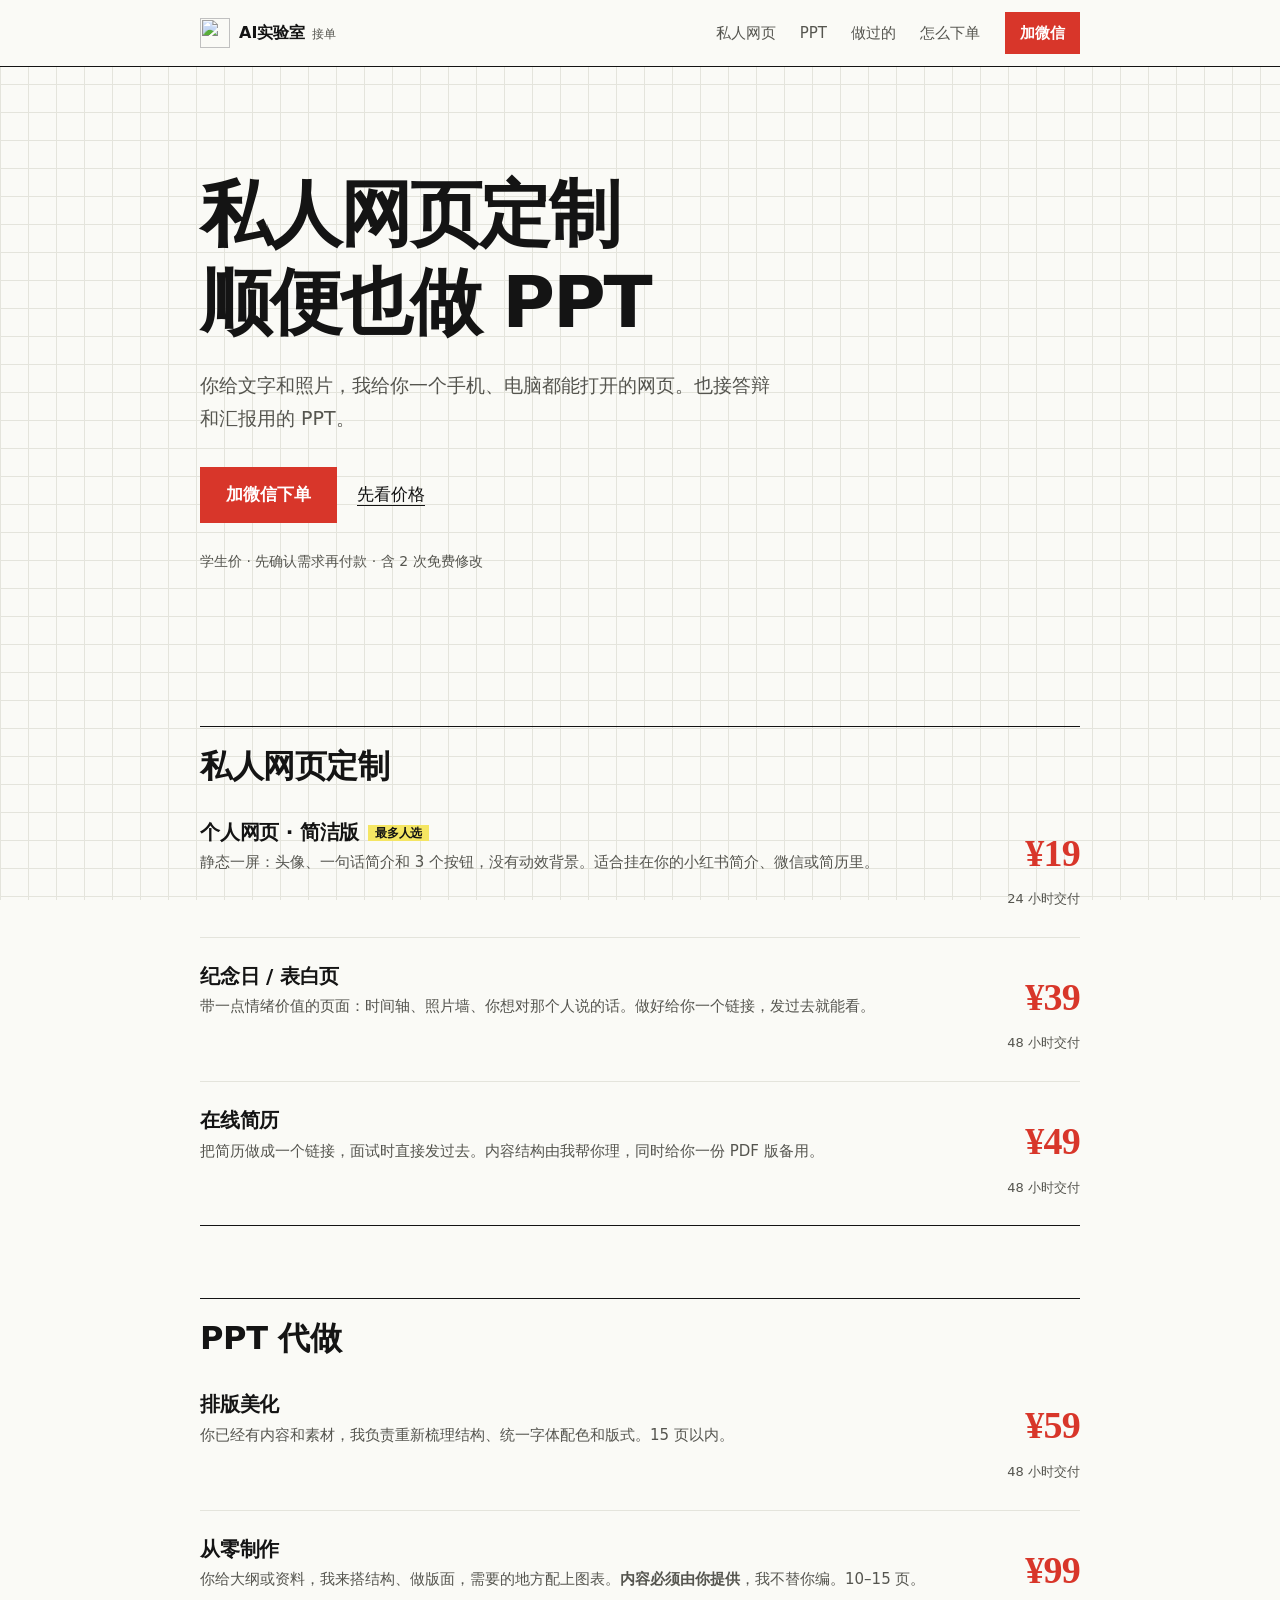
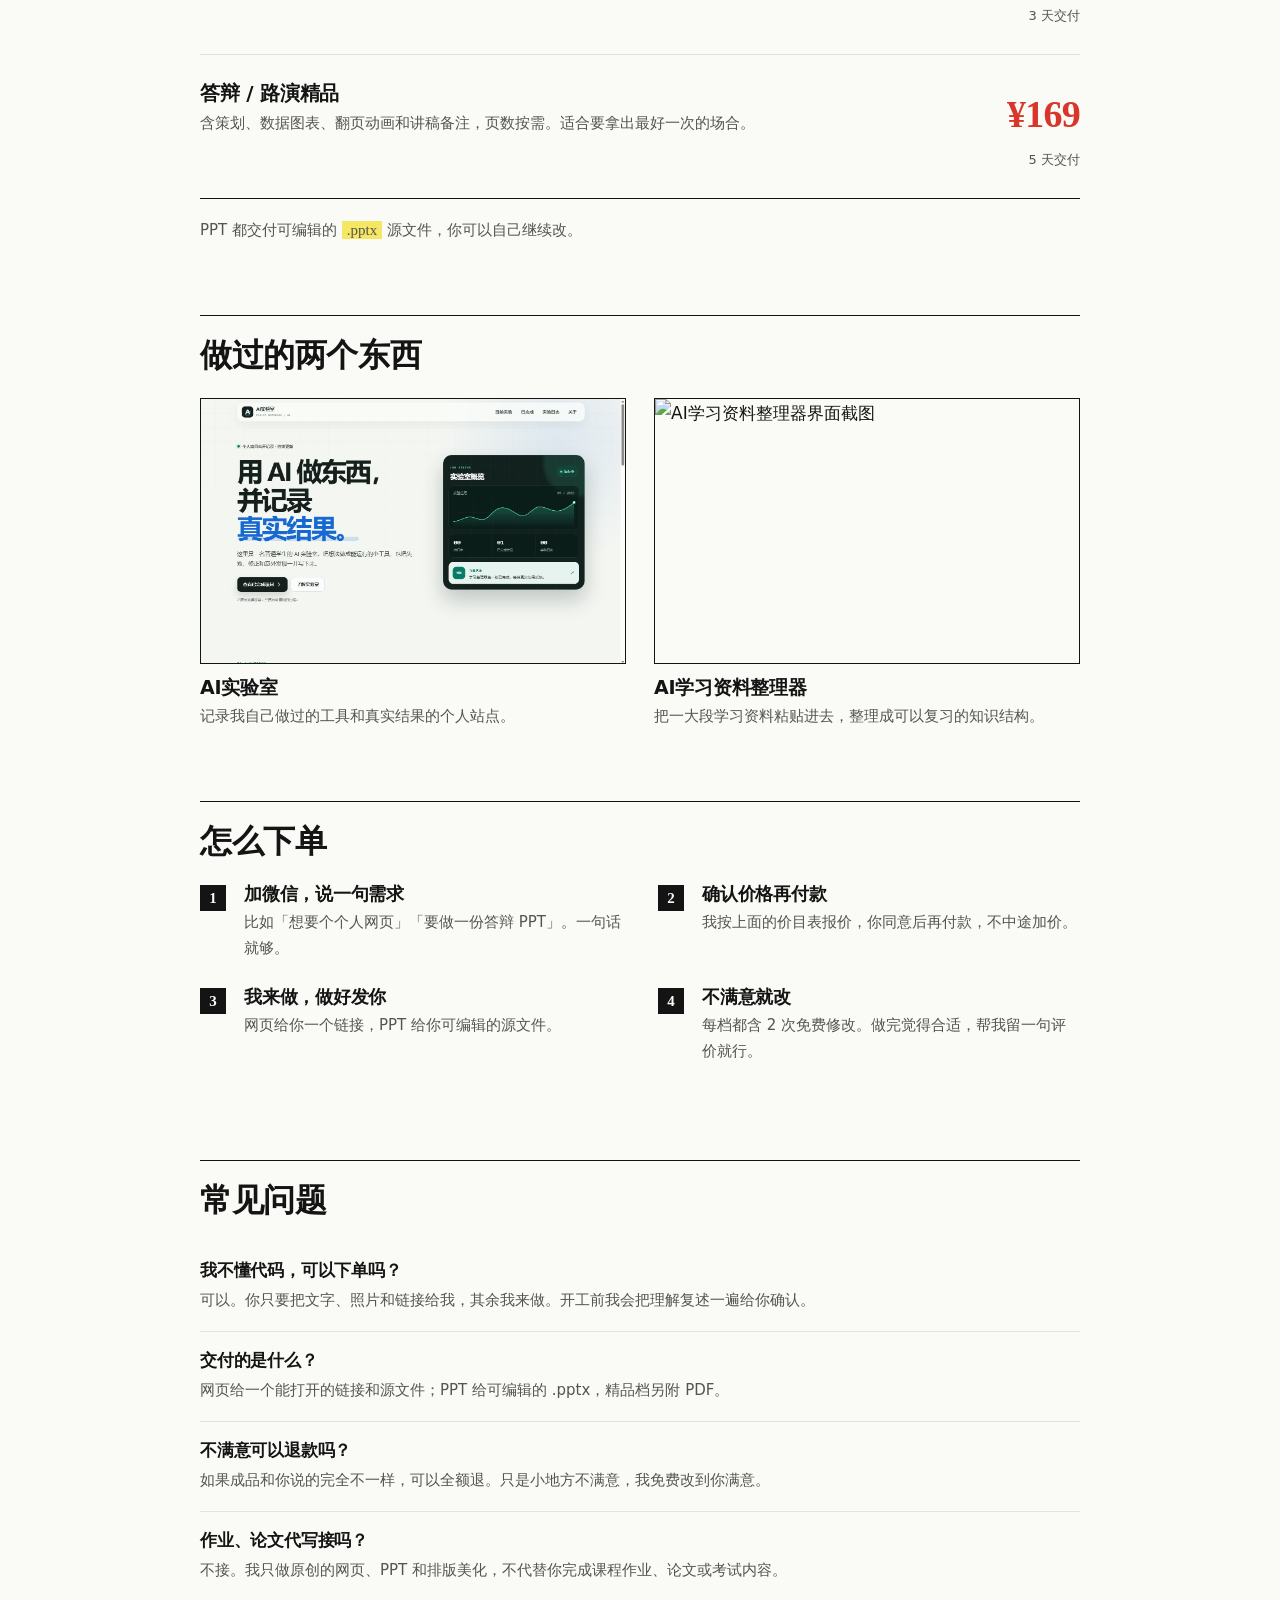
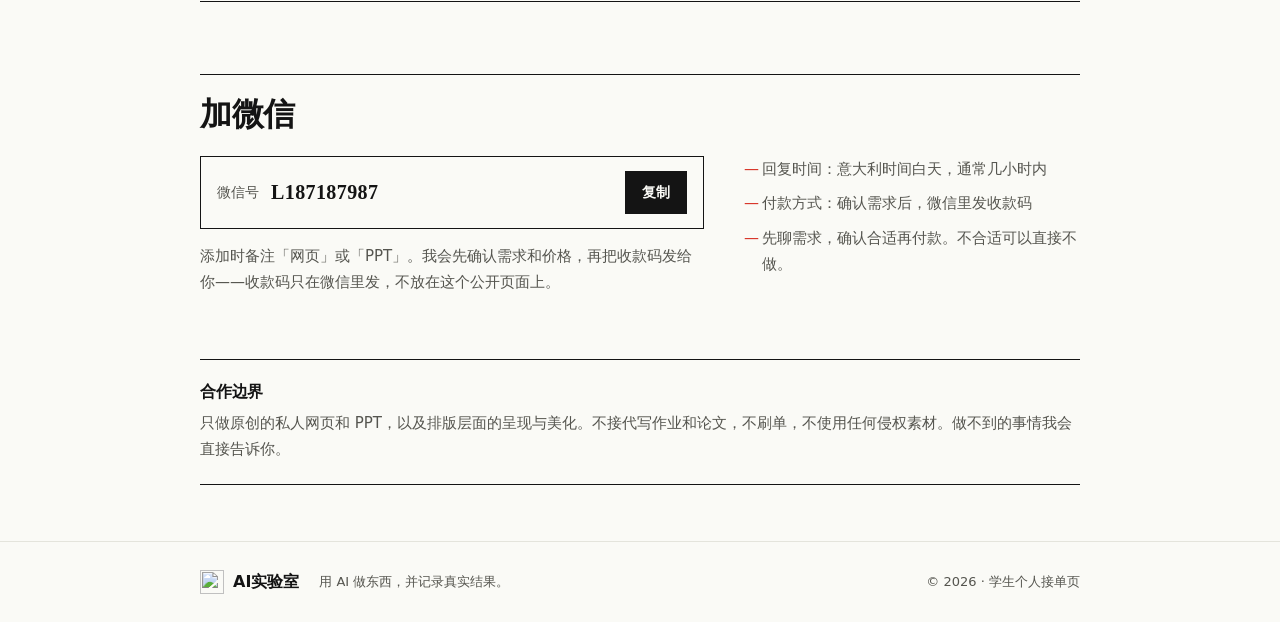
==== commit b0abbeaa: "Add files via upload" ====
--- a/service/index.html
+++ b/service/index.html
@@ -61,16 +61,6 @@
         </li>
         <li class="price-row">
           <div class="row-main">
-            <h3>个人网页 · 动效版</h3>
-            <p>全屏动效背景 + 错落大字 + 3 个角落链接块。下面「做过的」里有这一档的完整样板，可以直接点开。</p>
-          </div>
-          <div class="row-price">
-            <span class="amount">¥49</span>
-            <span class="term">48 小时交付</span>
-          </div>
-        </li>
-        <li class="price-row">
-          <div class="row-main">
             <h3>纪念日 / 表白页</h3>
             <p>带一点情绪价值的页面：时间轴、照片墙、你想对那个人说的话。做好给你一个链接，发过去就能看。</p>
           </div>
@@ -130,20 +120,13 @@
     </section>
 
     <section class="section wrap" id="work">
-      <h2 class="section-title">做过的三个东西</h2>
+      <h2 class="section-title">做过的两个东西</h2>
       <div class="work-list">
         <a class="work-item" href="../index.html">
           <img src="../assets/project-ai-lab.png" alt="AI实验室首页截图" loading="lazy">
           <div class="work-copy">
             <h3>AI实验室</h3>
             <p>记录我自己做过的工具和真实结果的个人站点。</p>
-        <a class="work-item" href="demos/personal-page.html">
-          <img src="../assets/demo-personal-page.png" alt="个人网页动效版样板截图" loading="lazy">
-          <div class="work-copy">
-            <h3>个人网页 · 动效版</h3>
-            <p>就是上面 ¥49 那一档的样板，点开可以真的操作。</p>
-          </div>
-        </a>
           </div>
         </a>
         <a class="work-item" href="../study-organizer/">
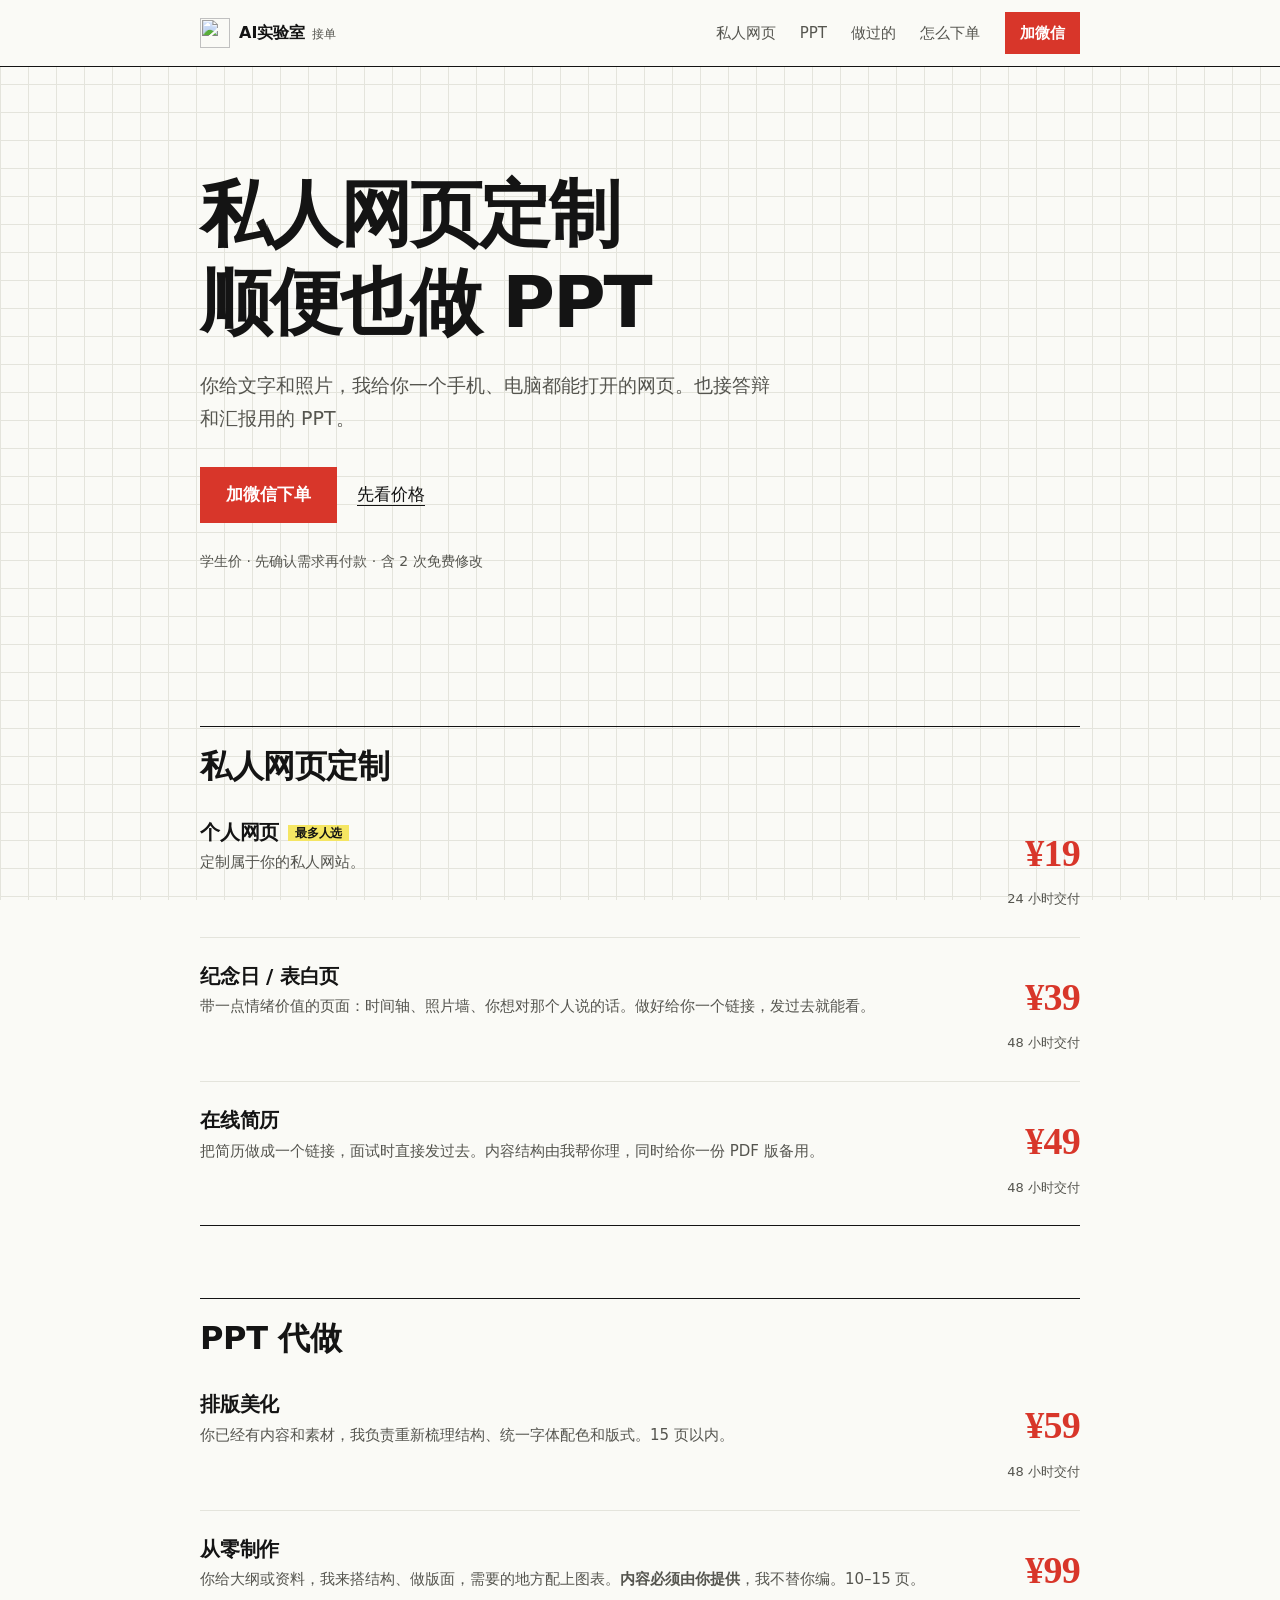
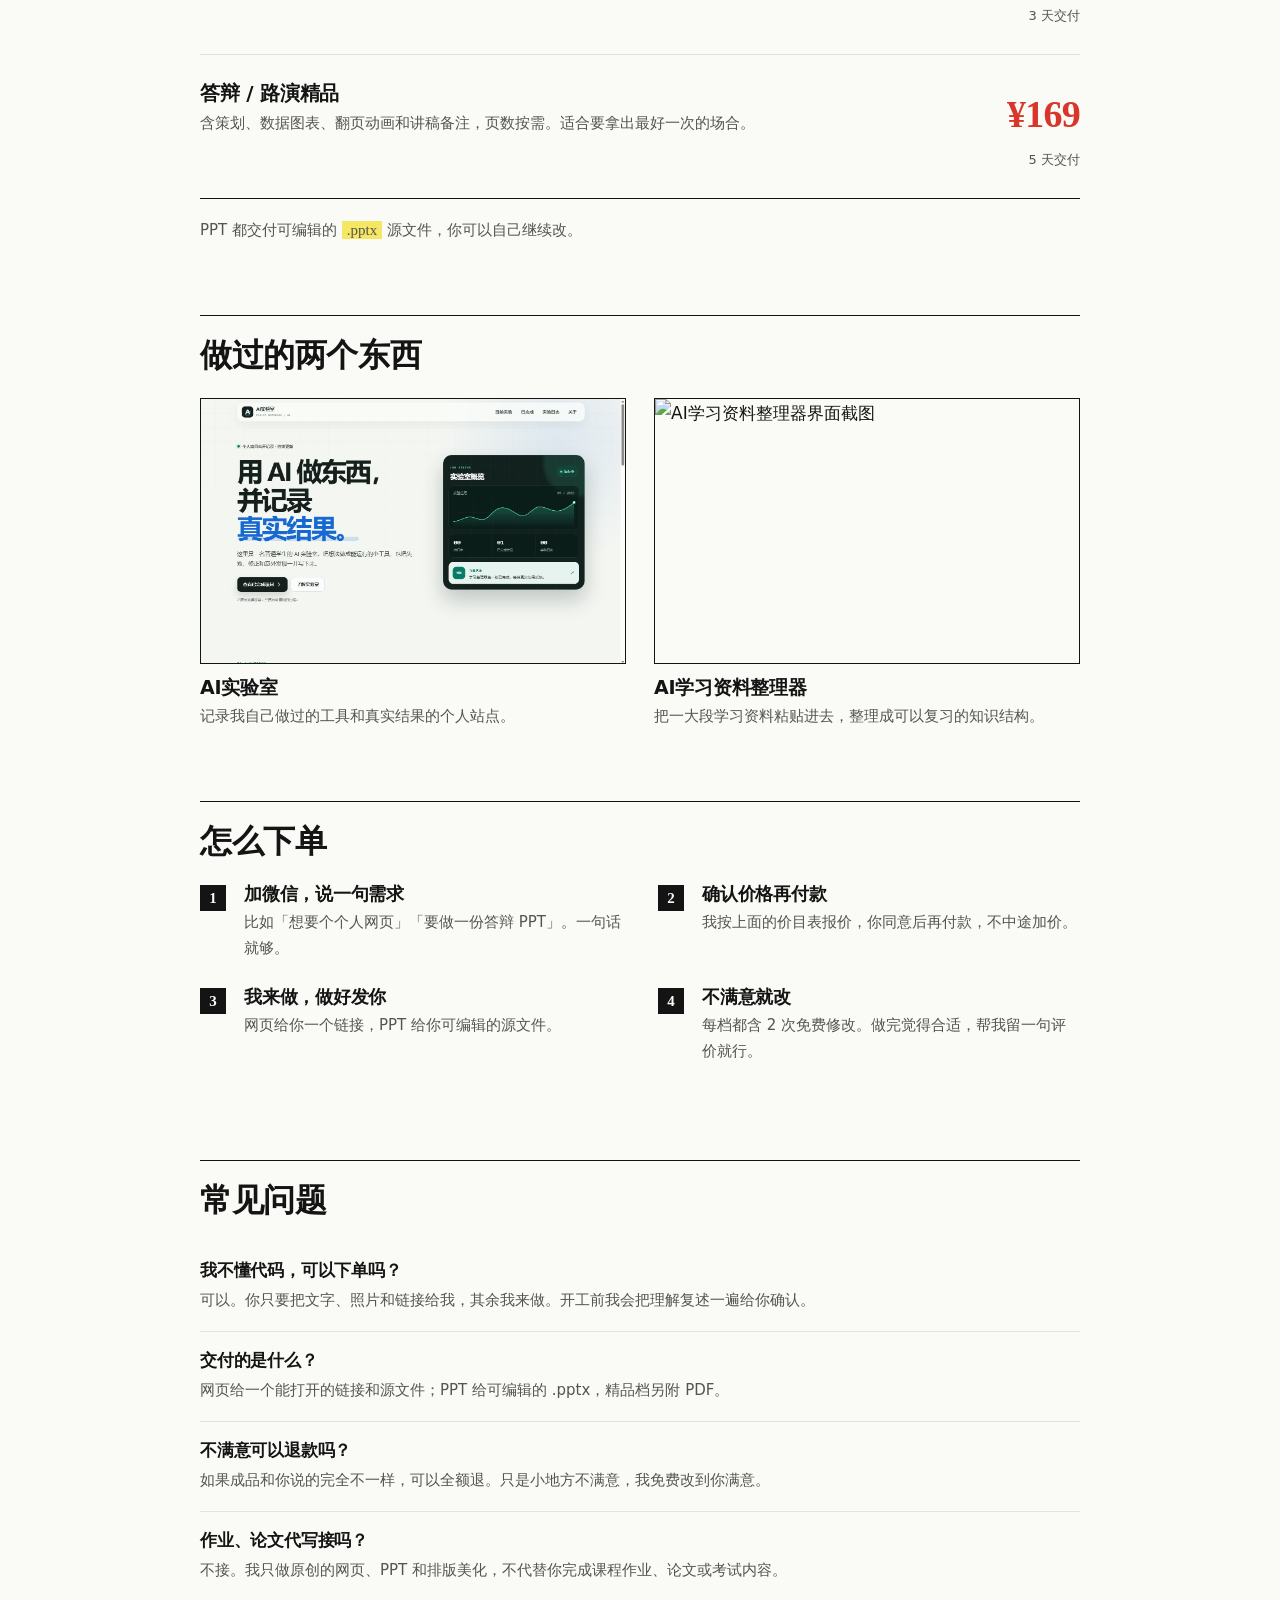
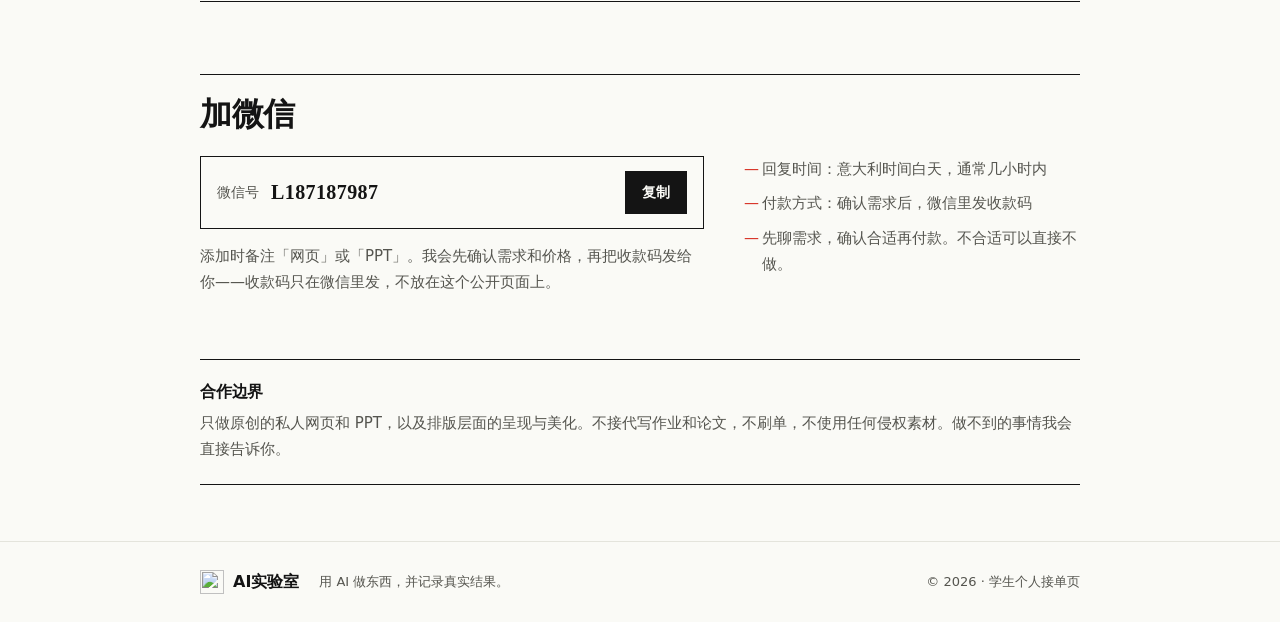
==== commit 02fe8403: "Add files via upload" ====
--- a/service/index.html
+++ b/service/index.html
@@ -51,8 +51,8 @@
       <ul class="price-list">
         <li class="price-row">
           <div class="row-main">
-            <h3>个人网页 · 简洁版<span class="mark">最多人选</span></h3>
-            <p>静态一屏：头像、一句话简介和 3 个按钮，没有动效背景。适合挂在你的小红书简介、微信或简历里。</p>
+            <h3>个人网页<span class="mark">最多人选</span></h3>
+            <p>定制属于你的私人网站。</p>
           </div>
           <div class="row-price">
             <span class="amount">¥19</span>
